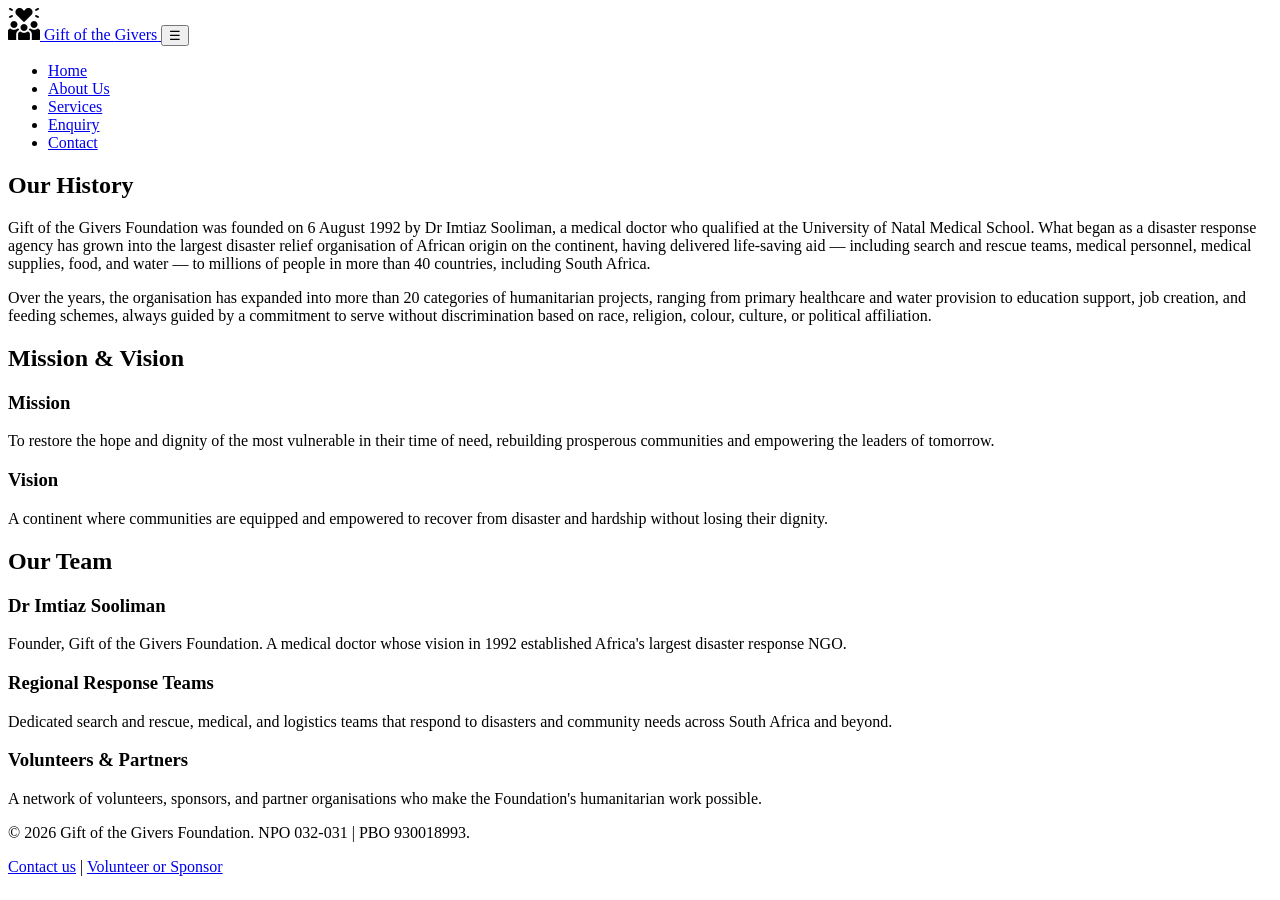
==== about.html @ 7f336350 "Complete Part 2 CSS styling and responsive design" ====
<!DOCTYPE html>
<html lang="en">
<head>
  <meta charset="UTF-8">
  <meta name="viewport" content="width=device-width, initial-scale=1.0">
  <title>About Us | Gift of the Givers Foundation</title>
  <meta name="description" content="Learn about the history, mission and vision of Gift of the Givers Foundation, Africa's largest disaster response NGO.">
  <link rel="stylesheet" href="css/style.css">
</head>
<body>

  <header>
    <div class="header-inner">
      <a href="index.html" class="logo">
        <img src="images/logo.png" alt="Gift of Givers logo" srcset="images/logo-32.png 1x, images/logo-64.png 2x" width="32" height="32">
        Gift of the <span>Givers</span>
        </a>
      <button class="nav-toggle" aria-label="Toggle navigation">&#9776;</button>
      <nav>
        <ul>
          <li><a href="index.html">Home</a></li>
          <li><a href="about.html" class="active">About Us</a></li>
          <li><a href="services.html">Services</a></li>
          <li><a href="enquiry.html">Enquiry</a></li>
          <li><a href="contact.html">Contact</a></li>
        </ul>
      </nav>
    </div>
  </header>

  <main>
    <section>
      <h2>Our History</h2>
      <p>Gift of the Givers Foundation was founded on 6 August 1992 by Dr Imtiaz Sooliman, a medical doctor who qualified at the University of Natal Medical School. What began as a disaster response agency has grown into the largest disaster relief organisation of African origin on the continent, having delivered life-saving aid — including search and rescue teams, medical personnel, medical supplies, food, and water — to millions of people in more than 40 countries, including South Africa.</p>
      <p>Over the years, the organisation has expanded into more than 20 categories of humanitarian projects, ranging from primary healthcare and water provision to education support, job creation, and feeding schemes, always guided by a commitment to serve without discrimination based on race, religion, colour, culture, or political affiliation.</p>
    </section>

    <section class="section-alt">
      <h2>Mission &amp; Vision</h2>
      <div class="grid">
        <div class="card">
          <h3>Mission</h3>
          <p>To restore the hope and dignity of the most vulnerable in their time of need, rebuilding prosperous communities and empowering the leaders of tomorrow.</p>
        </div>
        <div class="card">
          <h3>Vision</h3>
          <p>A continent where communities are equipped and empowered to recover from disaster and hardship without losing their dignity.</p>
        </div>
      </div>
    </section>

    <section>
      <h2>Our Team</h2>
      <div class="grid">
        <div class="card">
          <h3>Dr Imtiaz Sooliman</h3>
          <p>Founder, Gift of the Givers Foundation. A medical doctor whose vision in 1992 established Africa's largest disaster response NGO.</p>
        </div>
        <div class="card">
          <h3>Regional Response Teams</h3>
          <p>Dedicated search and rescue, medical, and logistics teams that respond to disasters and community needs across South Africa and beyond.</p>
        </div>
        <div class="card">
          <h3>Volunteers &amp; Partners</h3>
          <p>A network of volunteers, sponsors, and partner organisations who make the Foundation's humanitarian work possible.</p>
        </div>
      </div>
    </section>
  </main>

  <footer>
    <p>&copy; 2026 Gift of the Givers Foundation. NPO 032-031 | PBO 930018993.</p>
    <p><a href="contact.html">Contact us</a> | <a href="enquiry.html">Volunteer or Sponsor</a></p>
  </footer>

  <script src="js/main.js"></script>
</body>
</html>
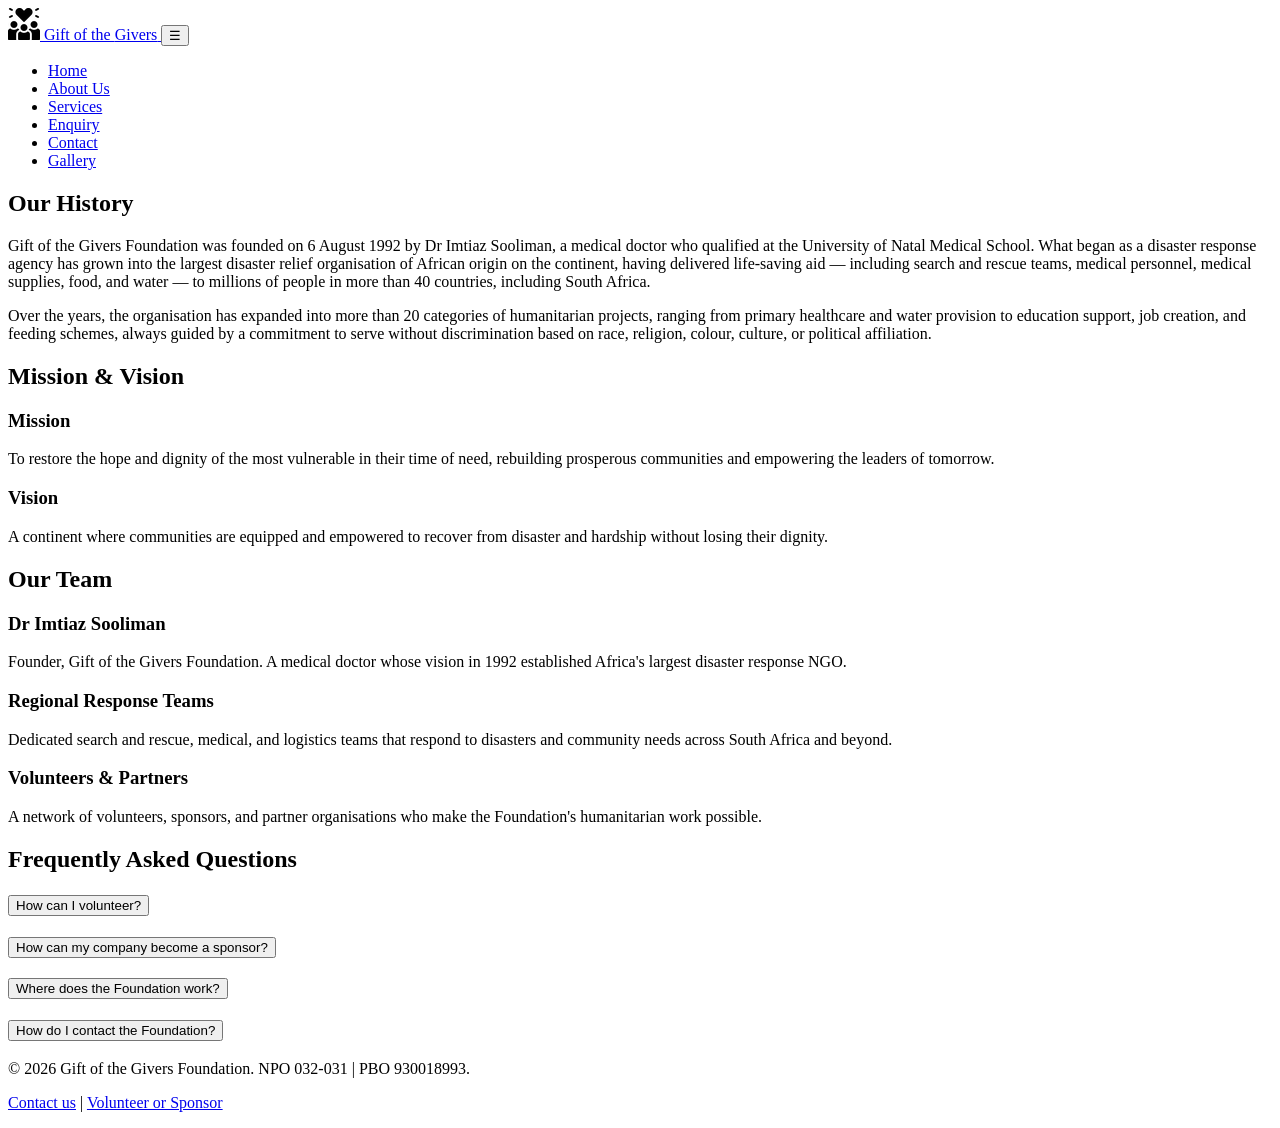
==== commit 77031289: "Add gallery page with lightbox and interactive Leaflet map" ====
--- a/about.html
+++ b/about.html
@@ -23,6 +23,7 @@
           <li><a href="services.html">Services</a></li>
           <li><a href="enquiry.html">Enquiry</a></li>
           <li><a href="contact.html">Contact</a></li>
+          <li><a href="gallery.html">Gallery</a></li>
         </ul>
       </nav>
     </div>
@@ -66,6 +67,46 @@
         </div>
       </div>
     </section>
+    <section class="section-alt">
+      <h2>Frequently Asked Questions</h2>
+      <div class="accordion">
+        <div class="accordion-item">
+          <h3>
+            <button class="accordion-btn" aria-expanded="false" aria-controls="faq1">How can I volunteer?</button>
+          </h3>
+          <div class="accordion-panel" id="faq1" hidden>
+            <p>Complete the form on our Enquiry page and choose "Becoming a Volunteer". A coordinator will contact you.</p>
+          </div>
+        </div>
+
+        <div class="accordion-item">
+          <h3>
+            <button class="accordion-btn" aria-expanded="false" aria-controls="faq2">How can my company become a sponsor?</button>
+          </h3>
+          <div class="accordion-panel" id="faq2" hidden>
+            <p>Use the Enquiry page and choose "Becoming a Sponsor". You will see the available sponsorship packages once your enquiry is submitted.</p>
+          </div>
+        </div>
+
+        <div class="accordion-item">
+          <h3>
+            <button class="accordion-btn" aria-expanded="false" aria-controls="faq3">Where does the Foundation work?</button>
+          </h3>
+          <div class="accordion-panel" id="faq3" hidden>
+            <p>Gift of the Givers has delivered aid in more than 40 countries, including South Africa, across more than 20 categories of projects.</p>
+          </div>
+        </div>
+
+        <div class="accordion-item">
+          <h3>
+            <button class="accordion-btn" aria-expanded="false" aria-controls="faq4">How do I contact the Foundation?</button>
+          </h3>
+          <div class="accordion-panel" id="faq4" hidden>
+            <p>Visit our Contact page for office locations and maps, or send a message directly using the form.</p>
+          </div>
+        </div>
+      </div>
+    </section>
   </main>
 
   <footer>
@@ -74,5 +115,6 @@
   </footer>
 
   <script src="js/main.js"></script>
+  <script src="js/interactive.js"></script>
 </body>
 </html>
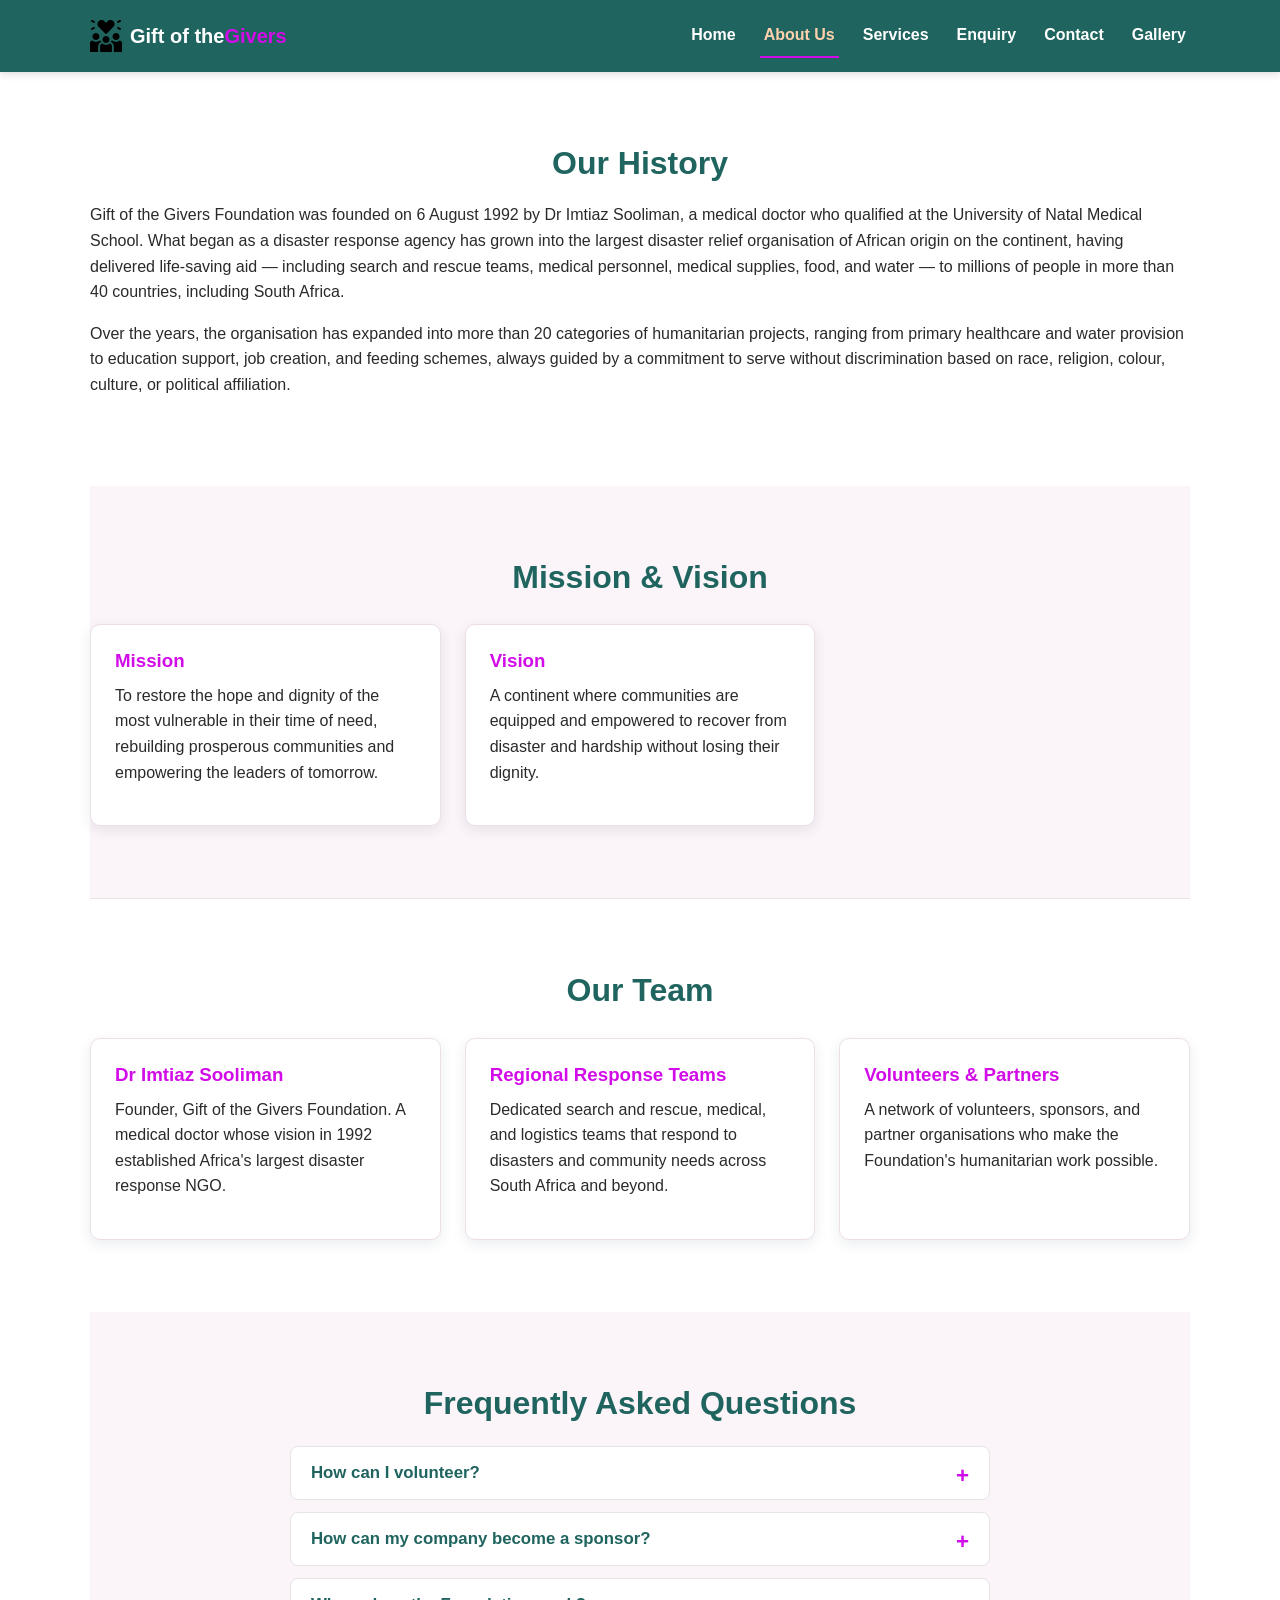
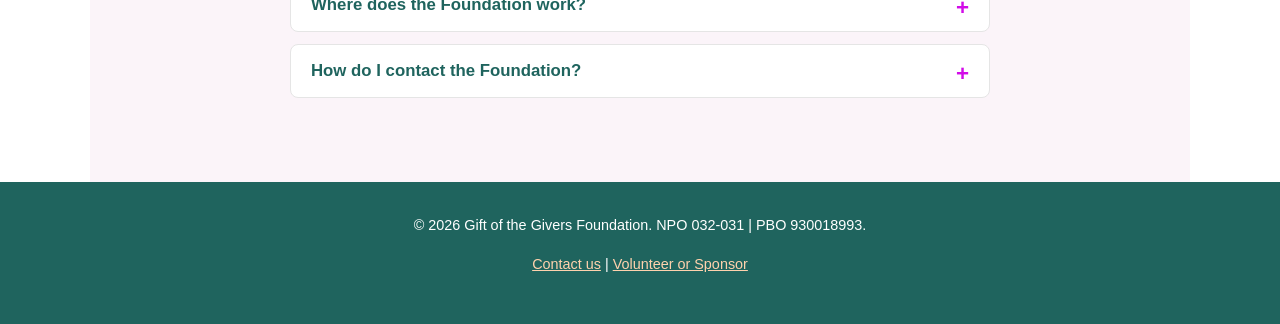
==== commit 69d40659: "Add SEO title, descriptions, canonical links, robots.txt and sitemap.xml" ====
--- a/about.html
+++ b/about.html
@@ -4,7 +4,8 @@
   <meta charset="UTF-8">
   <meta name="viewport" content="width=device-width, initial-scale=1.0">
   <title>About Us | Gift of the Givers Foundation</title>
-  <meta name="description" content="Learn about the history, mission and vision of Gift of the Givers Foundation, Africa's largest disaster response NGO.">
+<meta name="description" content="Learn about the Gift of the Givers Foundation, our mission, our values and the people behind our humanitarian work.">
+<link rel="canonical" href="https://st10529070-sethowa-k.github.io/WebDevelopment-website-prt2/about.html">
   <link rel="stylesheet" href="css/style.css">
 </head>
 <body>
@@ -30,6 +31,7 @@
   </header>
 
   <main>
+    <h1></h1>
     <section>
       <h2>Our History</h2>
       <p>Gift of the Givers Foundation was founded on 6 August 1992 by Dr Imtiaz Sooliman, a medical doctor who qualified at the University of Natal Medical School. What began as a disaster response agency has grown into the largest disaster relief organisation of African origin on the continent, having delivered life-saving aid — including search and rescue teams, medical personnel, medical supplies, food, and water — to millions of people in more than 40 countries, including South Africa.</p>
--- a/css/style.css
+++ b/css/style.css
@@ -0,0 +1,731 @@
+/* ===========================================================
+   Gift of the Givers Foundation — Part 2 Main Stylesheet
+   CSS styling, layout, responsive design and accessibility
+   =========================================================== */
+
+* {
+  box-sizing: border-box;
+  margin: 0;
+  padding: 0;
+}
+
+:root {
+  --blue: #1f645e;
+  --blue-dark: #144640;
+  --orange: #d20ce8;
+  --orange-dark: #c80694;
+  --light-bg: #fbf4f9;
+  --border: #ecdfe6;
+  --text: #2a2a2a;
+  --white: #ffffff;
+  --max-width: 1100px;
+  --radius: 10px;
+  --shadow: 0 4px 14px rgba(20, 40, 70, 0.09);
+}
+
+html {
+  scroll-behavior: smooth;
+  font-size: 100%;
+}
+
+body {
+  font-family: Arial, Helvetica, sans-serif;
+  color: var(--text);
+  line-height: 1.6;
+  background: var(--white);
+  font-size: 1rem;
+}
+
+a {
+  color: inherit;
+  text-decoration: none;
+}
+
+img {
+  max-width: 100%;
+  height: auto;
+  display: block;
+}
+
+/* ---------- Header / Navigation ---------- */
+header {
+  background: var(--blue);
+  color: var(--white);
+  position: sticky;
+  top: 0;
+  z-index: 100;
+  box-shadow: 0 2px 8px rgba(0, 0, 0, 0.15);
+}
+
+.header-inner {
+  width: min(100% - 2rem, var(--max-width));
+  margin: 0 auto;
+  min-height: 4.5rem;
+  display: flex;
+  align-items: center;
+  justify-content: space-between;
+  gap: 1.5rem;
+  padding: 0.75rem 0;
+}
+
+.logo {
+  display: inline-flex;
+  align-items: center;
+  flex-shrink: 0;
+  font-size: 1.25rem;
+  font-weight: 700;
+}
+
+.logo img {
+  width: 2rem;
+  height: 2rem;
+  object-fit: contain;
+  margin-right: 0.5rem;
+}
+
+.logo span {
+  color: var(--orange);
+}
+
+nav ul {
+  list-style: none;
+  display: flex;
+  align-items: center;
+  justify-content: flex-end;
+  gap: 1.25rem;
+}
+
+nav a {
+  display: block;
+  font-weight: 600;
+  padding: 0.5rem 0.25rem;
+  border-bottom: 2px solid transparent;
+  transition: border-color 0.2s ease, color 0.2s ease;
+}
+
+nav a:hover,
+nav a:focus-visible,
+nav a.active {
+  color: #ffd2ad;
+  border-color: var(--orange);
+}
+
+.nav-toggle {
+  display: none;
+}
+
+/* ---------- Hero ---------- */
+.hero {
+  position: relative;
+  min-height: 32rem;
+  display: grid;
+  place-items: center;
+  overflow: hidden;
+  color: var(--white);
+  text-align: center;
+  padding: 6rem 1.25rem;
+  background: var(--blue);
+}
+
+.hero-image {
+  position: absolute;
+  inset: 0;
+  width: 100%;
+  height: 100%;
+  object-fit: cover;
+  z-index: 0;
+}
+
+.hero::after {
+  content: "";
+  position: absolute;
+  inset: 0;
+  background: rgba(31, 56, 100, 0.76);
+  z-index: 1;
+}
+
+.hero-content {
+  position: relative;
+  z-index: 2;
+  width: min(100%, 46rem);
+}
+
+.hero h1 {
+  font-size: clamp(2rem, 5vw, 2.75rem);
+  line-height: 1.15;
+  margin-bottom: 1rem;
+}
+
+.hero p {
+  font-size: clamp(1rem, 2vw, 1.15rem);
+  max-width: 40rem;
+  margin: 0 auto 1.75rem;
+}
+
+.hero-actions {
+  display: flex;
+  justify-content: center;
+  align-items: center;
+  flex-wrap: wrap;
+  gap: 0.75rem;
+}
+
+.btn {
+  display: inline-block;
+  background: var(--orange);
+  color: var(--white);
+  padding: 0.8rem 1.6rem;
+  border-radius: 0.4rem;
+  font-weight: 700;
+  border: 2px solid var(--orange);
+  cursor: pointer;
+  font-size: 1rem;
+  transition: background-color 0.2s ease, border-color 0.2s ease, transform 0.2s ease;
+}
+
+.btn:hover,
+.btn:focus-visible {
+  background: var(--orange-dark);
+  border-color: var(--orange-dark);
+  transform: translateY(-1px);
+}
+
+.btn-outline {
+  background: transparent;
+  border-color: var(--white);
+}
+
+.btn-outline:hover,
+.btn-outline:focus-visible {
+  background: var(--white);
+  color: var(--blue);
+  border-color: var(--white);
+}
+
+/* ---------- Main Sections ---------- */
+main section {
+  width: min(100% - 2rem, var(--max-width));
+  margin: 0 auto;
+  padding: clamp(3rem, 7vw, 4.5rem) 0;
+}
+
+section h2 {
+  color: var(--blue);
+  font-size: clamp(1.6rem, 4vw, 2rem);
+  line-height: 1.2;
+  margin-bottom: 1.25rem;
+  text-align: center;
+}
+
+.section-intro {
+  max-width: 38rem;
+  margin: 0 auto;
+  text-align: center;
+}
+
+.section-alt {
+  background: var(--light-bg);
+}
+
+.section-alt + section {
+  border-top: 1px solid var(--border);
+}
+
+/* ---------- Grid and Cards ---------- */
+.grid,
+.locations {
+  display: grid;
+  grid-template-columns: repeat(3, minmax(0, 1fr));
+  gap: 1.5rem;
+  margin-top: 1.75rem;
+}
+
+.card {
+  height: 100%;
+  background: var(--white);
+  border: 1px solid var(--border);
+  border-radius: var(--radius);
+  padding: 1.5rem;
+  box-shadow: var(--shadow);
+  transition: transform 0.2s ease, box-shadow 0.2s ease;
+}
+
+.card:hover {
+  transform: translateY(-3px);
+  box-shadow: 0 8px 20px rgba(20, 40, 70, 0.13);
+}
+
+.card h3 {
+  color: var(--orange);
+  line-height: 1.3;
+  margin-bottom: 0.6rem;
+}
+
+.card p + p {
+  margin-top: 0.6rem;
+}
+
+/* ---------- Forms ---------- */
+form {
+  width: min(100%, 37.5rem);
+  margin: 1.75rem auto 0;
+  display: flex;
+  flex-direction: column;
+  gap: 1rem;
+}
+
+form > div {
+  display: flex;
+  flex-direction: column;
+  gap: 0.35rem;
+}
+
+label {
+  font-weight: 600;
+}
+
+input,
+select,
+textarea {
+  width: 100%;
+  padding: 0.7rem 0.8rem;
+  border: 1px solid #bfc8d3;
+  border-radius: 0.4rem;
+  font: inherit;
+  background: var(--white);
+  color: var(--text);
+}
+
+textarea {
+  resize: vertical;
+  min-height: 7.5rem;
+}
+
+input:focus,
+select:focus,
+textarea:focus {
+  outline: 3px solid rgba(232, 114, 12, 0.2);
+  border-color: var(--orange);
+}
+
+.error {
+  color: #b00020;
+  font-size: 0.85rem;
+  min-height: 1.1rem;
+}
+
+#form-status {
+  text-align: center;
+  font-weight: 600;
+  margin-top: 0.25rem;
+}
+
+/* ---------- Contact / Map ---------- */
+.locations {
+  grid-template-columns: repeat(2, minmax(0, 1fr));
+}
+
+.map-embed {
+  margin-top: 1rem;
+}
+
+.map-embed iframe {
+  width: 100%;
+  height: 16rem;
+  border: 0;
+  border-radius: 0.5rem;
+}
+
+/* ---------- Footer ---------- */
+footer {
+  background: var(--blue);
+  color: var(--white);
+  text-align: center;
+  padding: 2rem 1rem;
+  font-size: 0.9rem;
+}
+
+footer p + p {
+  margin-top: 0.35rem;
+}
+
+footer a {
+  color: #ffd2ad;
+  text-decoration: underline;
+}
+
+/* ---------- Tablet: 901px and below ---------- */
+@media (max-width: 56.25rem) {
+  .header-inner {
+    min-height: auto;
+  }
+
+  nav ul {
+    gap: 0.75rem;
+  }
+
+  .grid {
+    grid-template-columns: repeat(2, minmax(0, 1fr));
+  }
+
+  .locations {
+    grid-template-columns: 1fr;
+  }
+
+  .hero {
+    min-height: 28rem;
+  }
+}
+
+/* ---------- Mobile: 600px and below ---------- */
+@media (max-width: 37.5rem) {
+  .header-inner {
+    width: min(100% - 1.25rem, var(--max-width));
+    flex-direction: column;
+    align-items: stretch;
+    gap: 0.5rem;
+    padding: 0.75rem 0;
+  }
+
+  .logo {
+    justify-content: center;
+  }
+
+  nav ul {
+    width: 100%;
+    flex-direction: column;
+    gap: 0;
+  }
+
+  nav li {
+    width: 100%;
+    border-top: 1px solid rgba(255, 255, 255, 0.15);
+  }
+
+  nav a {
+    text-align: center;
+    padding: 0.65rem 0.25rem;
+  }
+
+  .grid,
+  .locations {
+    grid-template-columns: 1fr;
+  }
+
+  main section {
+    width: min(100% - 1.25rem, var(--max-width));
+  }
+
+  .hero {
+    min-height: 26rem;
+    padding: 4.5rem 1rem;
+  }
+
+  .hero-actions {
+    flex-direction: column;
+  }
+
+  .hero-actions .btn {
+    width: min(100%, 18rem);
+  }
+
+  .card {
+    padding: 1.25rem;
+  }
+
+  .map-embed iframe {
+    height: 13rem;
+  }
+}
+
+/* ---------- Small phones: 400px and below ---------- */
+@media (max-width: 25rem) {
+  body {
+    font-size: 0.95rem;
+  }
+
+  .logo {
+    font-size: 1.1rem;
+  }
+
+  .hero h1 {
+    font-size: 1.8rem;
+  }
+}
+
+/* ---------- Reduced motion accessibility ---------- */
+@media (prefers-reduced-motion: reduce) {
+  html {
+    scroll-behavior: auto;
+  }
+
+  *,
+  *::before,
+  *::after {
+    transition-duration: 0.01ms !important;
+  }
+}
+/* ===========================================================
+   Part 3 updates (changes made from Part 2 feedback)
+   =========================================================== */
+
+/* Default styles: consistent base for every page */
+html {
+  font-size: 100%;
+  scroll-behavior: smooth;
+}
+
+body {
+  min-height: 100vh;
+  display: flex;
+  flex-direction: column;
+}
+
+main {
+  flex: 1;
+}
+
+h1, h2, h3 {
+  line-height: 1.25;
+}
+
+p {
+  margin-bottom: 1rem;
+}
+
+/* Keyboard focus styles for accessibility */
+a:focus-visible,
+button:focus-visible,
+input:focus-visible,
+select:focus-visible,
+textarea:focus-visible {
+  outline: 3px solid var(--orange);
+  outline-offset: 2px;
+}
+
+/* Responsive images: scale down, never overflow */
+img {
+  max-width: 100%;
+  height: auto;
+}
+
+.logo {
+  display: inline-flex;
+  align-items: center;
+}
+
+/* Tablet: stop the menu getting squeezed */
+@media (max-width: 900px) {
+  nav ul {
+    gap: 14px;
+  }
+
+  .hero {
+    padding: 70px 20px;
+  }
+}
+
+/* Mobile: bigger tap target for the menu button */
+@media (max-width: 720px) {
+  .nav-toggle {
+    min-width: 44px;
+    min-height: 44px;
+  }
+}
+/* Responsive hero image: smaller file on phones */
+@media (max-width: 720px) {
+  .hero {
+    background-image: linear-gradient(rgba(31,56,100,0.75), rgba(31,56,100,0.75)), url('../images/hero-small.jpg');
+  }
+}
+/* Enquiry response box */
+.response {
+  max-width: 600px;
+  margin: 24px auto 0;
+  padding: 20px;
+  background: #fff;
+  border-left: 5px solid var(--orange);
+  border-radius: 8px;
+  box-shadow: 0 2px 6px rgba(0,0,0,0.08);
+}
+
+.response[hidden] {
+  display: none;
+}
+
+.response h3 {
+  color: var(--blue);
+  margin-bottom: 8px;
+}
+
+.response ul {
+  margin-left: 1.2rem;
+}
+.response pre {
+  white-space: pre-wrap;
+  font-family: inherit;
+  margin-top: 8px;
+}
+/* Services search and filter */
+.controls {
+  display: grid;
+  grid-template-columns: repeat(auto-fit, minmax(200px, 1fr));
+  gap: 16px;
+  max-width: 800px;
+  margin: 24px auto 0;
+}
+
+#services-count {
+  text-align: center;
+  margin-top: 16px;
+  font-weight: 600;
+}
+
+.card .tag {
+  display: inline-block;
+  font-size: 0.8rem;
+  background: var(--light-bg);
+  color: var(--blue);
+  padding: 2px 10px;
+  border-radius: 999px;
+  margin-bottom: 8px;
+}
+/* Accordion (FAQ) */
+.accordion {
+  max-width: 700px;
+  margin: 24px auto 0;
+}
+
+.accordion-item {
+  background: #fff;
+  border: 1px solid #e5e5e5;
+  border-radius: 8px;
+  margin-bottom: 12px;
+  overflow: hidden;
+}
+
+.accordion-item h3 {
+  margin: 0;
+}
+
+.accordion-btn {
+  width: 100%;
+  text-align: left;
+  background: none;
+  border: none;
+  padding: 16px 48px 16px 20px;
+  font-family: inherit;
+  font-size: 1.05rem;
+  font-weight: 700;
+  color: var(--blue);
+  cursor: pointer;
+  position: relative;
+}
+
+.accordion-btn::after {
+  content: "+";
+  position: absolute;
+  right: 20px;
+  font-size: 1.4rem;
+  color: var(--orange);
+}
+
+.accordion-btn[aria-expanded="true"]::after {
+  content: "\2212";
+}
+
+.accordion-btn:hover {
+  background: var(--light-bg);
+}
+
+.accordion-panel {
+  padding: 0 20px 16px;
+}
+
+.accordion-panel[hidden] {
+  display: none;
+}
+
+/* Scroll-in animation for cards */
+.reveal {
+  opacity: 0;
+  transform: translateY(24px);
+  transition: opacity 0.6s ease, transform 0.6s ease;
+}
+
+.reveal.visible {
+  opacity: 1;
+  transform: none;
+}
+
+@media (prefers-reduced-motion: reduce) {
+  .reveal {
+    transition: none;
+  }
+}
+/* Gallery and lightbox (Part 3) */
+.gallery-grid {
+  display: grid;
+  grid-template-columns: repeat(auto-fill, minmax(220px, 1fr));
+  gap: 14px;
+  margin: 20px 0;
+}
+.gallery-item {
+  padding: 0;
+  border: 0;
+  background: none;
+  cursor: pointer;
+  border-radius: 8px;
+  overflow: hidden;
+}
+.gallery-item img {
+  width: 100%;
+  height: 100%;
+  aspect-ratio: 4 / 3;
+  object-fit: cover;
+  display: block;
+  transition: transform 0.3s ease;
+}
+.gallery-item:hover img { transform: scale(1.05); }
+.photo-credit { font-size: 0.85rem; }
+
+.lightbox {
+  position: fixed;
+  inset: 0;
+  background: rgba(0, 0, 0, 0.88);
+  display: flex;
+  align-items: center;
+  justify-content: center;
+  z-index: 1000;
+}
+.lightbox[hidden] { display: none; }
+.lightbox-img {
+  max-width: 90vw;
+  max-height: 85vh;
+  border-radius: 6px;
+}
+.lightbox button {
+  position: absolute;
+  background: rgba(255, 255, 255, 0.15);
+  color: #fff;
+  border: 0;
+  font-size: 2rem;
+  min-width: 44px;
+  min-height: 44px;
+  border-radius: 50%;
+  cursor: pointer;
+}
+.lightbox button:hover { background: rgba(255, 255, 255, 0.3); }
+.lightbox-close { top: 16px; right: 16px; }
+.lightbox-prev { left: 16px; top: 50%; }
+.lightbox-next { right: 16px; top: 50%; }
+/* Map (Part 3) */
+#map {
+  height: 380px;
+  width: 100%;
+  border-radius: 8px;
+  margin: 12px 0 24px;
+}
+@media (max-width: 720px) {
+  #map { height: 300px; }
+}
